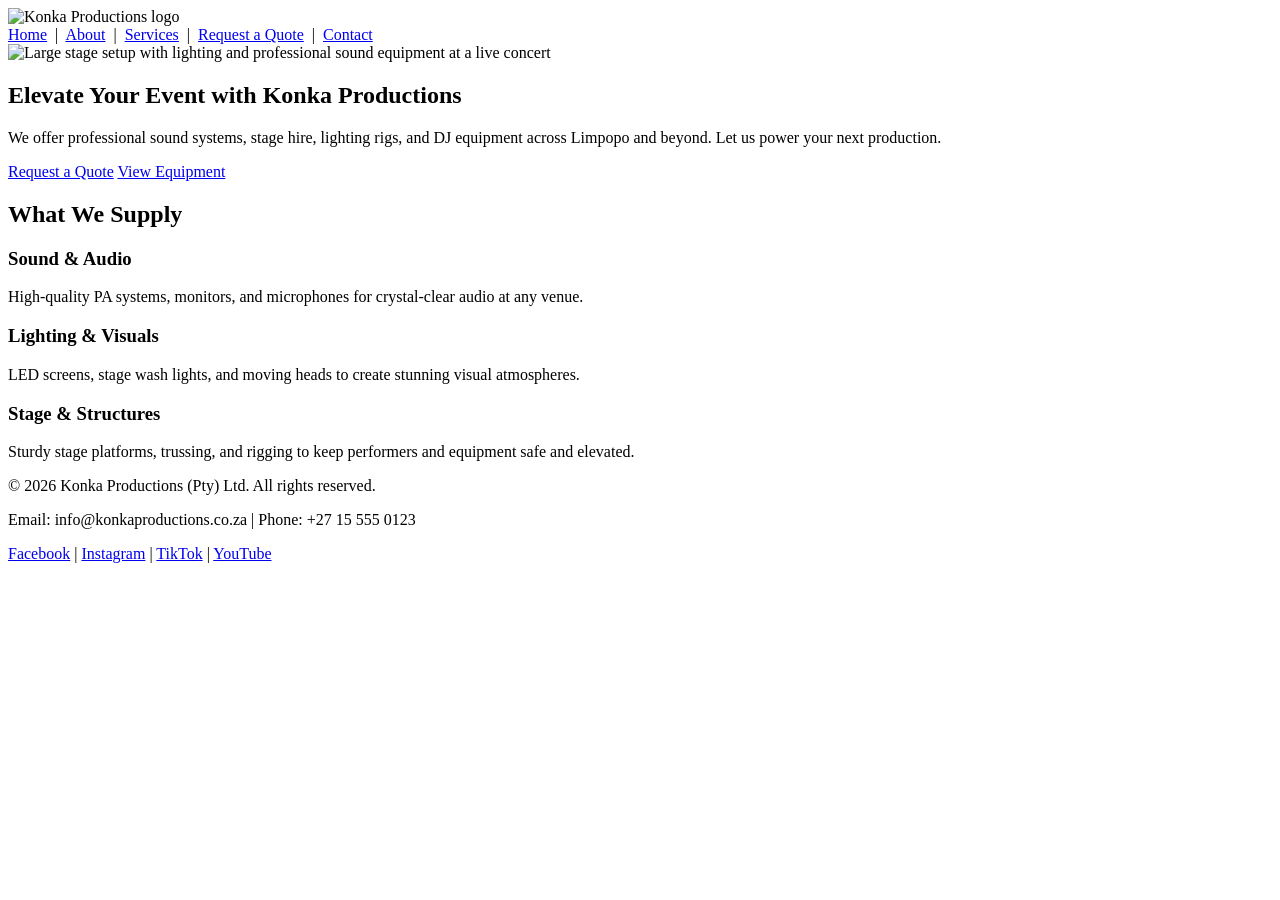
==== index.html @ 3db239ec "Add files via upload" ====
<!DOCTYPE html>
<html lang="en">
<head>
    <meta charset="UTF-8">
    <meta name="viewport" content="width=device-width, initial-scale=1.0">
    <title>Konka Productions | Event Equipment & Production Hire</title>
    <meta name="description" content="Konka Productions provides professional sound, lighting, and stage equipment hire for events across South Africa. Request a quote today.">
    
</head>
<body>
    <!-- Let's kick off with the header containing the logo and the main navigation -->
    <header class="site-header">
        <div class="logo-area">
            <!-- Using a placeholder logo for now. Once I have the real one, I'll swap the src -->
            <img src="images/logo.png" alt="Konka Productions logo" width="150" height="50">
        </div>
        <!-- Since I can't use CSS yet, I'll use inline spacing to keep this horizontal -->
        <nav>
            <a href="index.html">Home</a> &nbsp;|&nbsp;
            <a href="about.html">About</a> &nbsp;|&nbsp;
            <a href="services.html">Services</a> &nbsp;|&nbsp;
            <a href="enquiry.html">Request a Quote</a> &nbsp;|&nbsp;
            <a href="contact.html">Contact</a>
        </nav>
    </header>

    <main>
        <!-- This hero section is the main eye-catcher. I'll use a big event photo here -->
        <section class="hero-section">
            <img src="images/hero-event.jpg" alt="Large stage setup with lighting and professional sound equipment at a live concert" width="1200" height="500">
            <h1>Elevate Your Event with Konka Productions</h1>
            <p>We offer professional sound systems, stage hire, lighting rigs, and DJ equipment across Limpopo and beyond. Let us power your next production.</p>
            <div class="cta-buttons">
                <a href="enquiry.html">Request a Quote</a>
                <a href="services.html">View Equipment</a>
            </div>
        </section>

        <!-- Giving a quick snapshot of what we actually do -->
        <section class="services-overview">
            <h2>What We Supply</h2>
            <div class="service-grid">
                <div class="service-item">
                    <h3>Sound & Audio</h3>
                    <p>High-quality PA systems, monitors, and microphones for crystal-clear audio at any venue.</p>
                </div>
                <div class="service-item">
                    <h3>Lighting & Visuals</h3>
                    <p>LED screens, stage wash lights, and moving heads to create stunning visual atmospheres.</p>
                </div>
                <div class="service-item">
                    <h3>Stage & Structures</h3>
                    <p>Sturdy stage platforms, trussing, and rigging to keep performers and equipment safe and elevated.</p>
                </div>
            </div>
        </section>
    </main>

    <!-- Footer with copyright and social links. I'll keep this consistent on all pages -->
    <footer class="site-footer">
        <p>&copy; 2026 Konka Productions (Pty) Ltd. All rights reserved.</p>
        <p>Email: info@konkaproductions.co.za | Phone: +27 15 555 0123</p>
        <div>
            <!-- Using placeholder tech/event links until the business gets its own socials -->
            <a href="https://www.facebook.com/EventsSA" target="_blank" rel="noopener noreferrer">Facebook</a> |
            <a href="https://www.instagram.com/eventssa" target="_blank" rel="noopener noreferrer">Instagram</a> |
            <a href="https://www.tiktok.com/@eventssa" target="_blank" rel="noopener noreferrer">TikTok</a> |
            <a href="https://www.youtube.com/@eventssa" target="_blank" rel="noopener noreferrer">YouTube</a>
        </div>
    </footer>
</body>
</html>
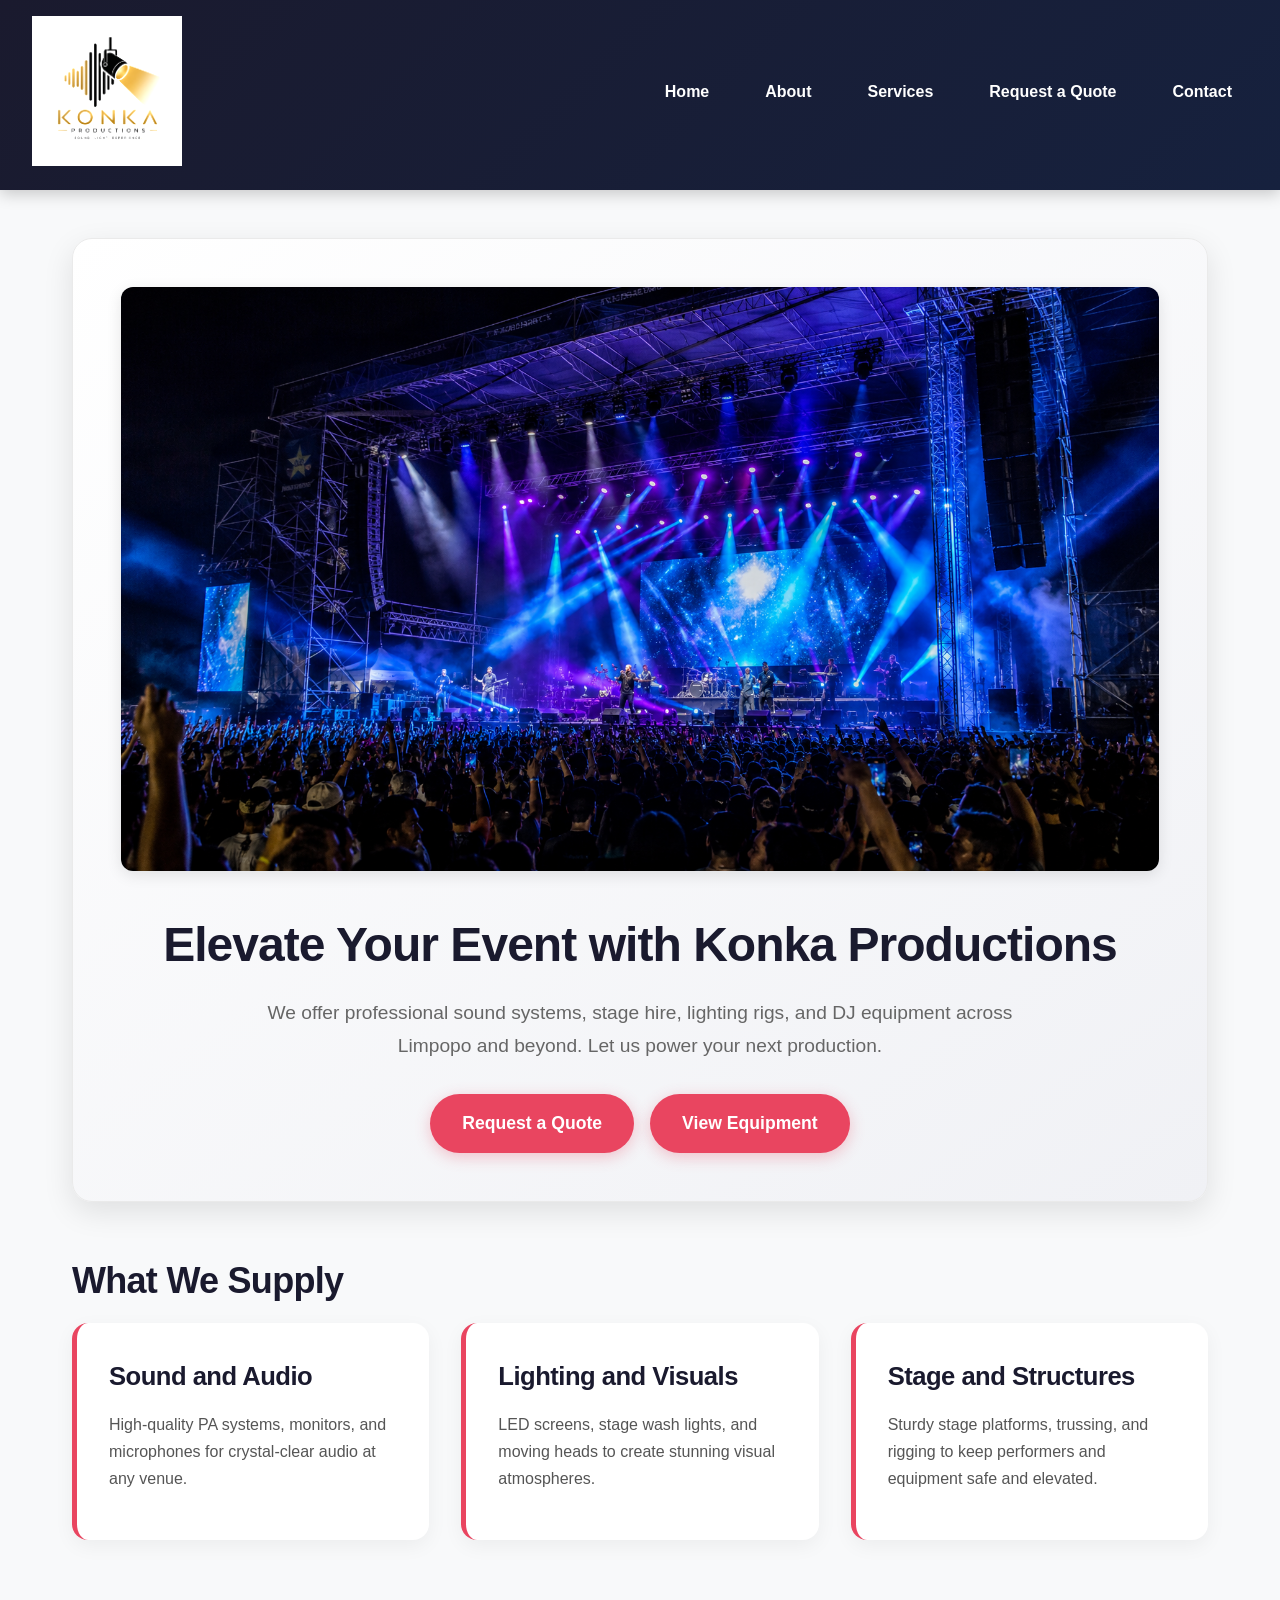
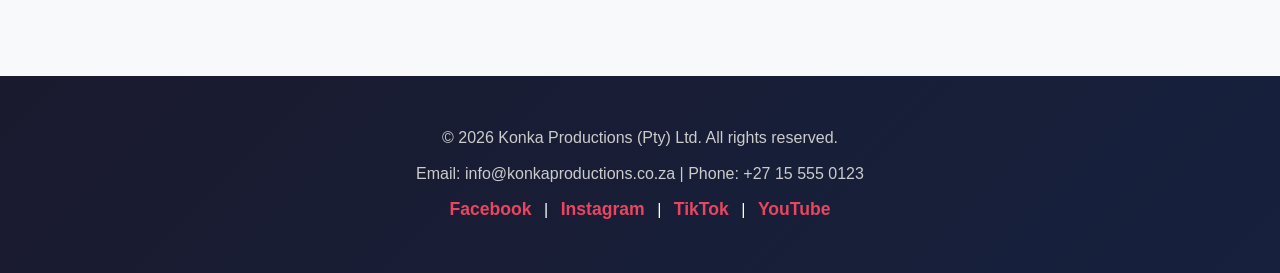
==== commit 5a46d05b: "Add files via upload" ====
--- a/index.html
+++ b/index.html
@@ -3,65 +3,71 @@
 <head>
     <meta charset="UTF-8">
     <meta name="viewport" content="width=device-width, initial-scale=1.0">
-    <title>Konka Productions | Event Equipment & Production Hire</title>
+    <title>Konka Productions | Event Equipment and Production Hire</title>
     <meta name="description" content="Konka Productions provides professional sound, lighting, and stage equipment hire for events across South Africa. Request a quote today.">
-    
+    <!-- Linking the CSS file here so the page looks good -->
+    <link href="css/style.css" rel="stylesheet">
 </head>
 <body>
-    <!-- Let's kick off with the header containing the logo and the main navigation -->
+    <!-- The header holds the logo and the menu. I'll link the logo to the homepage -->
     <header class="site-header">
         <div class="logo-area">
-            <!-- Using a placeholder logo for now. Once I have the real one, I'll swap the src -->
-            <img src="images/logo.png" alt="Konka Productions logo" width="150" height="50">
+            <!-- Clicking the logo takes you home. I'll wrap it in an anchor tag -->
+            <a href="index.html">
+                <img src="Images/logo.png" alt="Konka Productions logo" width="150" height="50">
+            </a>
         </div>
-        <!-- Since I can't use CSS yet, I'll use inline spacing to keep this horizontal -->
+        <!-- This is the main navigation. I'm using a list so it's easy to style later -->
         <nav>
-            <a href="index.html">Home</a> &nbsp;|&nbsp;
-            <a href="about.html">About</a> &nbsp;|&nbsp;
-            <a href="services.html">Services</a> &nbsp;|&nbsp;
-            <a href="enquiry.html">Request a Quote</a> &nbsp;|&nbsp;
-            <a href="contact.html">Contact</a>
+            <ul>
+                <li><a href="index.html">Home</a></li>
+                <li><a href="about.html">About</a></li>
+                <li><a href="services.html">Services</a></li>
+                <li><a href="enquiry.html">Request a Quote</a></li>
+                <li><a href="contact.html">Contact</a></li>
+            </ul>
         </nav>
     </header>
 
     <main>
-        <!-- This hero section is the main eye-catcher. I'll use a big event photo here -->
+        <!-- This is the big hero section. It's the first thing people see -->
         <section class="hero-section">
-            <img src="images/hero-event.jpg" alt="Large stage setup with lighting and professional sound equipment at a live concert" width="1200" height="500">
+            <img src="Images/hero-event.jpg" alt="Large stage setup with lighting and professional sound equipment at a live concert" width="1200" height="500">
             <h1>Elevate Your Event with Konka Productions</h1>
             <p>We offer professional sound systems, stage hire, lighting rigs, and DJ equipment across Limpopo and beyond. Let us power your next production.</p>
+            <!-- Buttons that link to the quote form and services page -->
             <div class="cta-buttons">
                 <a href="enquiry.html">Request a Quote</a>
                 <a href="services.html">View Equipment</a>
             </div>
         </section>
 
-        <!-- Giving a quick snapshot of what we actually do -->
+        <!-- Quick overview of the main equipment we provide -->
         <section class="services-overview">
             <h2>What We Supply</h2>
             <div class="service-grid">
                 <div class="service-item">
-                    <h3>Sound & Audio</h3>
+                    <h3>Sound and Audio</h3>
                     <p>High-quality PA systems, monitors, and microphones for crystal-clear audio at any venue.</p>
                 </div>
                 <div class="service-item">
-                    <h3>Lighting & Visuals</h3>
+                    <h3>Lighting and Visuals</h3>
                     <p>LED screens, stage wash lights, and moving heads to create stunning visual atmospheres.</p>
                 </div>
                 <div class="service-item">
-                    <h3>Stage & Structures</h3>
+                    <h3>Stage and Structures</h3>
                     <p>Sturdy stage platforms, trussing, and rigging to keep performers and equipment safe and elevated.</p>
                 </div>
             </div>
         </section>
     </main>
 
-    <!-- Footer with copyright and social links. I'll keep this consistent on all pages -->
+    <!-- Footer with copyright info and social links -->
     <footer class="site-footer">
         <p>&copy; 2026 Konka Productions (Pty) Ltd. All rights reserved.</p>
         <p>Email: info@konkaproductions.co.za | Phone: +27 15 555 0123</p>
         <div>
-            <!-- Using placeholder tech/event links until the business gets its own socials -->
+            <!-- Social links open in a new tab -->
             <a href="https://www.facebook.com/EventsSA" target="_blank" rel="noopener noreferrer">Facebook</a> |
             <a href="https://www.instagram.com/eventssa" target="_blank" rel="noopener noreferrer">Instagram</a> |
             <a href="https://www.tiktok.com/@eventssa" target="_blank" rel="noopener noreferrer">TikTok</a> |
--- a/css/style.css
+++ b/css/style.css
@@ -0,0 +1,522 @@
+/* CSS Reset */
+* {
+    margin: 0;
+    padding: 0;
+    box-sizing: border-box;
+}
+
+/* Base Styles */
+body {
+    font-family: 'Segoe UI', Tahoma, Geneva, Verdana, sans-serif;
+    line-height: 1.7;
+    background-color: #f8f9fa;
+    color: #333;
+}
+
+h1, h2, h3, h4, h5, h6 {
+    font-weight: 700;
+    margin-bottom: 0.75rem;
+    color: #1a1a2e;
+    letter-spacing: -0.02em;
+}
+
+h1 {
+    font-size: 2.75rem;
+    margin-top: 1rem;
+}
+
+h2 {
+    font-size: 2.25rem;
+    margin-top: 1.5rem;
+}
+
+h3 {
+    font-size: 1.6rem;
+}
+
+p {
+    margin-bottom: 1rem;
+    color: #555;
+}
+
+ul {
+    margin-left: 1.5rem;
+    margin-bottom: 1rem;
+}
+
+li {
+    margin-bottom: 0.5rem;
+}
+
+a {
+    color: #e94560;
+    text-decoration: none;
+    transition: color 0.2s ease, background-color 0.2s ease, transform 0.2s ease;
+}
+
+a:hover {
+    color: #c23152;
+    text-decoration: underline;
+}
+
+a:focus {
+    outline: 3px solid #e94560;
+    outline-offset: 2px;
+}
+
+/* Header */
+.site-header {
+    background: linear-gradient(135deg, #1a1a2e 0%, #16213e 100%);
+    padding: 1rem 2rem;
+    display: flex;
+    flex-wrap: wrap;
+    justify-content: space-between;
+    align-items: center;
+    box-shadow: 0 4px 15px rgba(0,0,0,0.2);
+    position: sticky;
+    top: 0;
+    z-index: 1000;
+}
+
+.logo-area img {
+    max-width: 160px;
+    height: auto;
+    filter: brightness(1.1);
+}
+
+/* Navigation */
+nav ul {
+    list-style: none;
+    display: flex;
+    gap: 1.5rem;
+    margin: 0;
+    padding: 0;
+}
+
+nav a {
+    font-weight: 600;
+    color: #ffffff;
+    padding: 0.6rem 1rem;
+    border-radius: 25px;
+    transition: background-color 0.3s ease, color 0.3s ease, transform 0.3s ease;
+    font-size: 1rem;
+}
+
+nav a:hover {
+    background-color: #e94560;
+    color: #ffffff;
+    text-decoration: none;
+    transform: translateY(-2px);
+}
+
+nav a:focus {
+    background-color: #e94560;
+    color: #ffffff;
+    outline: none;
+    box-shadow: 0 0 0 3px rgba(233,69,96,0.3);
+}
+
+nav a:active {
+    background-color: #c23152;
+    transform: translateY(0);
+}
+
+/* Main Content */
+main {
+    max-width: 1200px;
+    margin: 0 auto;
+    padding: 3rem 2rem;
+}
+
+/* Hero Section */
+.hero-section {
+    background: linear-gradient(145deg, #ffffff 0%, #f0f1f5 100%);
+    padding: 3rem;
+    border-radius: 20px;
+    box-shadow: 0 10px 30px rgba(0,0,0,0.1);
+    margin-bottom: 3rem;
+    text-align: center;
+    border: 1px solid #eaeaea;
+}
+
+.hero-section img {
+    width: 100%;
+    height: auto;
+    border-radius: 12px;
+    margin-bottom: 1.5rem;
+    box-shadow: 0 4px 15px rgba(0,0,0,0.1);
+}
+
+.hero-section h1 {
+    font-size: 3rem;
+    margin-top: 0;
+    color: #1a1a2e;
+}
+
+.hero-section p {
+    font-size: 1.2rem;
+    color: #666;
+    max-width: 800px;
+    margin: 0 auto 2rem;
+}
+
+.cta-buttons {
+    display: flex;
+    justify-content: center;
+    gap: 1rem;
+    flex-wrap: wrap;
+}
+
+.cta-buttons a {
+    display: inline-block;
+    background-color: #e94560;
+    color: #ffffff;
+    padding: 0.9rem 2rem;
+    border-radius: 50px;
+    font-weight: 700;
+    font-size: 1.1rem;
+    transition: background-color 0.3s ease, transform 0.3s ease, box-shadow 0.3s ease;
+    box-shadow: 0 4px 15px rgba(233,69,96,0.3);
+}
+
+.cta-buttons a:hover {
+    background-color: #c23152;
+    color: #ffffff;
+    text-decoration: none;
+    transform: translateY(-3px);
+    box-shadow: 0 6px 20px rgba(233,69,96,0.4);
+}
+
+.cta-buttons a:focus {
+    outline: none;
+    box-shadow: 0 0 0 3px rgba(233,69,96,0.4);
+}
+
+/* Services Overview */
+.services-overview,
+.service-grid {
+    margin-bottom: 2.5rem;
+}
+
+.service-item {
+    background-color: #ffffff;
+    padding: 2rem;
+    border-radius: 16px;
+    box-shadow: 0 6px 20px rgba(0,0,0,0.05);
+    transition: transform 0.3s ease, box-shadow 0.3s ease;
+    border-left: 5px solid #e94560;
+}
+
+.service-item:hover {
+    transform: translateY(-5px);
+    box-shadow: 0 12px 30px rgba(0,0,0,0.1);
+}
+
+/* Layout with Grid */
+.service-grid,
+.services-grid {
+    display: grid;
+    grid-template-columns: repeat(auto-fit, minmax(280px, 1fr));
+    gap: 2rem;
+}
+
+/* Service Cards */
+.service-card {
+    background-color: #ffffff;
+    border-radius: 16px;
+    padding: 1.5rem;
+    box-shadow: 0 6px 20px rgba(0,0,0,0.05);
+    transition: transform 0.3s ease, box-shadow 0.3s ease;
+    border: 1px solid #f0f0f0;
+}
+
+.service-card:hover {
+    transform: translateY(-8px);
+    box-shadow: 0 12px 30px rgba(0,0,0,0.12);
+}
+
+.service-card img {
+    width: 100%;
+    height: auto;
+    border-radius: 10px;
+    margin-bottom: 1.25rem;
+    box-shadow: 0 2px 8px rgba(0,0,0,0.08);
+}
+
+.service-card h3 {
+    margin-bottom: 0.75rem;
+    color: #1a1a2e;
+}
+
+.cta-link {
+    display: inline-block;
+    background-color: #0f3460;
+    color: #ffffff;
+    padding: 0.7rem 1.5rem;
+    border-radius: 50px;
+    font-weight: 700;
+    margin-top: 1rem;
+    transition: background-color 0.3s ease, transform 0.3s ease, box-shadow 0.3s ease;
+}
+
+.cta-link:hover {
+    background-color: #16213e;
+    color: #ffffff;
+    text-decoration: none;
+    transform: translateY(-2px);
+    box-shadow: 0 4px 12px rgba(15,52,96,0.3);
+}
+
+.cta-link:focus {
+    outline: none;
+    box-shadow: 0 0 0 3px rgba(15,52,96,0.4);
+}
+
+/* Contact and Forms */
+.contact-details,
+.contact-info,
+.map-section,
+.quote-form-section {
+    margin-bottom: 2.5rem;
+}
+
+.contact-info {
+    background-color: #ffffff;
+    padding: 2rem;
+    border-radius: 16px;
+    box-shadow: 0 6px 20px rgba(0,0,0,0.05);
+    border: 1px solid #f0f0f0;
+}
+
+.map-container iframe {
+    width: 100%;
+    border-radius: 12px;
+    border: 0;
+    min-height: 350px;
+    box-shadow: 0 6px 20px rgba(0,0,0,0.1);
+}
+
+.map-container img {
+    width: 100%;
+    height: auto;
+    border-radius: 12px;
+    margin-bottom: 1.5rem;
+    box-shadow: 0 6px 20px rgba(0,0,0,0.1);
+}
+
+.quote-form {
+    background: linear-gradient(145deg, #ffffff 0%, #f8f9fa 100%);
+    padding: 3rem;
+    border-radius: 20px;
+    box-shadow: 0 10px 30px rgba(0,0,0,0.1);
+    border: 1px solid #eaeaea;
+}
+
+.form-group {
+    margin-bottom: 1.75rem;
+}
+
+.form-group label {
+    display: block;
+    font-weight: 700;
+    margin-bottom: 0.6rem;
+    color: #1a1a2e;
+    font-size: 1.05rem;
+}
+
+.form-group input,
+.form-group select,
+.form-group textarea {
+    width: 100%;
+    padding: 0.9rem 1.2rem;
+    border: 2px solid #e0e0e0;
+    border-radius: 10px;
+    font-family: inherit;
+    font-size: 1rem;
+    background-color: #ffffff;
+    transition: border-color 0.3s ease, box-shadow 0.3s ease;
+}
+
+.form-group input:focus,
+.form-group select:focus,
+.form-group textarea:focus {
+    outline: none;
+    border-color: #e94560;
+    box-shadow: 0 0 0 4px rgba(233,69,96,0.1);
+}
+
+.form-group input:active,
+.form-group select:active,
+.form-group textarea:active {
+    border-color: #c23152;
+}
+
+.form-actions {
+    display: flex;
+    gap: 1rem;
+    margin-top: 2rem;
+    flex-wrap: wrap;
+}
+
+.form-actions button {
+    background-color: #e94560;
+    color: #ffffff;
+    padding: 0.9rem 2rem;
+    border: none;
+    border-radius: 50px;
+    font-size: 1.1rem;
+    font-weight: 700;
+    cursor: pointer;
+    transition: background-color 0.3s ease, transform 0.3s ease, box-shadow 0.3s ease;
+    box-shadow: 0 4px 15px rgba(233,69,96,0.3);
+}
+
+.form-actions button:hover {
+    background-color: #c23152;
+    transform: translateY(-2px);
+    box-shadow: 0 6px 20px rgba(233,69,96,0.4);
+}
+
+.form-actions button:focus {
+    outline: none;
+    box-shadow: 0 0 0 3px rgba(233,69,96,0.4);
+}
+
+.form-actions button[type="reset"] {
+    background-color: #7f8c8d;
+    box-shadow: none;
+}
+
+.form-actions button[type="reset"]:hover {
+    background-color: #5d6d6e;
+    transform: translateY(-2px);
+    box-shadow: 0 4px 12px rgba(0,0,0,0.15);
+}
+
+/* Footer */
+.site-footer {
+    background: linear-gradient(135deg, #1a1a2e 0%, #16213e 100%);
+    color: #ffffff;
+    text-align: center;
+    padding: 3rem 2rem;
+    margin-top: 3rem;
+}
+
+.site-footer p {
+    color: #cccccc;
+    margin-bottom: 0.5rem;
+}
+
+.site-footer div a {
+    color: #e94560;
+    margin: 0 0.5rem;
+    font-weight: 700;
+    font-size: 1.1rem;
+    transition: color 0.3s ease, transform 0.3s ease;
+}
+
+.site-footer div a:hover {
+    color: #ffffff;
+    transform: translateY(-2px);
+}
+
+.site-footer div a:focus {
+    outline: none;
+    box-shadow: 0 0 0 3px rgba(233,69,96,0.4);
+}
+
+/* Responsive Design - Media Queries */
+
+/* Tablet / Medium Screens (max-width: 768px) */
+@media (max-width: 768px) {
+    .site-header {
+        flex-direction: column;
+        align-items: flex-start;
+        padding: 1rem;
+    }
+
+    nav ul {
+        flex-direction: column;
+        gap: 0.75rem;
+        width: 100%;
+        margin-top: 1rem;
+    }
+
+    nav a {
+        display: block;
+        padding: 0.75rem 1rem;
+        background-color: rgba(255,255,255,0.1);
+        border-radius: 10px;
+    }
+
+    nav a:hover {
+        background-color: #e94560;
+    }
+
+    .hero-section h1 {
+        font-size: 2.2rem;
+    }
+
+    .service-grid,
+    .services-grid {
+        grid-template-columns: 1fr;
+    }
+
+    .cta-buttons {
+        flex-direction: column;
+        gap: 1rem;
+        width: 100%;
+    }
+
+    .cta-buttons a {
+        width: 100%;
+        text-align: center;
+    }
+
+    .form-actions {
+        flex-direction: column;
+    }
+
+    .form-actions button {
+        width: 100%;
+    }
+}
+
+/* Mobile / Small Screens (max-width: 480px) */
+@media (max-width: 480px) {
+    body {
+        font-size: 1rem;
+    }
+
+    main {
+        padding: 1.5rem;
+    }
+
+    h1 {
+        font-size: 2rem;
+    }
+
+    h2 {
+        font-size: 1.75rem;
+    }
+
+    h3 {
+        font-size: 1.4rem;
+    }
+
+    .hero-section {
+        padding: 2rem;
+    }
+
+    .hero-section h1 {
+        font-size: 1.8rem;
+    }
+
+    .quote-form {
+        padding: 1.5rem;
+    }
+
+    .map-container iframe {
+        min-height: 220px;
+    }
+}
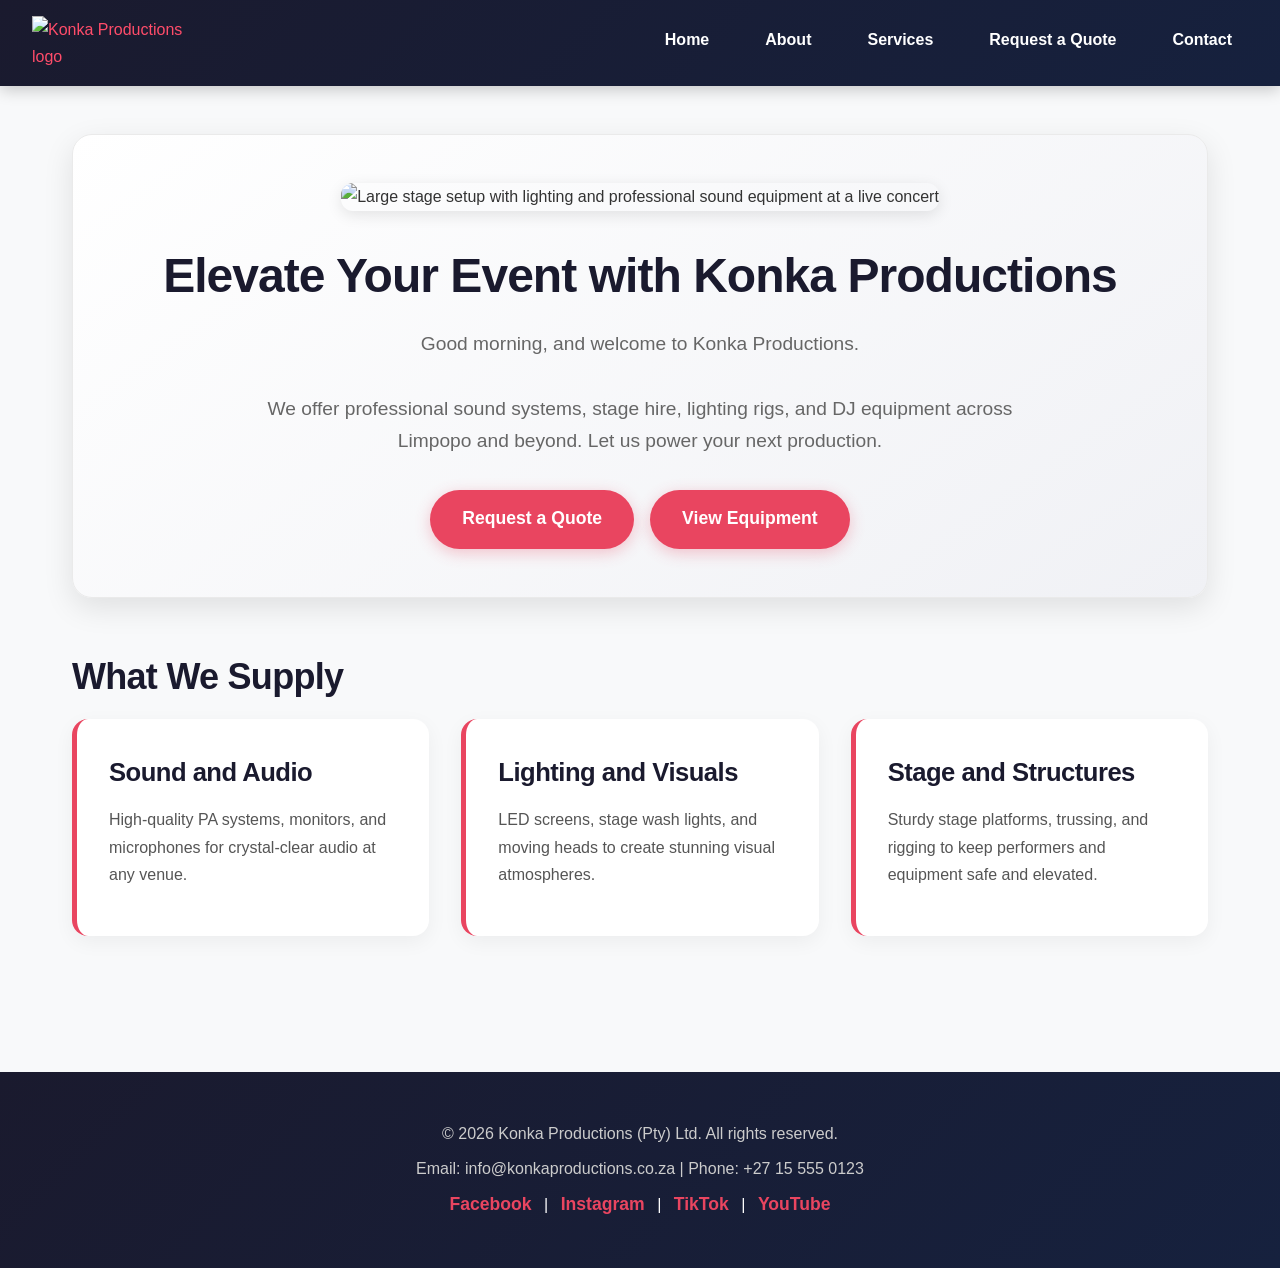
==== commit 4060f1f5: "Add files via upload" ====
--- a/index.html
+++ b/index.html
@@ -5,20 +5,24 @@
     <meta name="viewport" content="width=device-width, initial-scale=1.0">
     <title>Konka Productions | Event Equipment and Production Hire</title>
     <meta name="description" content="Konka Productions provides professional sound, lighting, and stage equipment hire for events across South Africa. Request a quote today.">
-    <!-- Linking the CSS file here so the page looks good -->
+    <meta name="keywords" content="event equipment hire South Africa, sound system rental Limpopo, stage hire, lighting rigs, DJ equipment hire, event production company">
     <link href="css/style.css" rel="stylesheet">
+    <link rel="stylesheet" href="https://unpkg.com/leaflet@1.9.4/dist/leaflet.css" />
 </head>
 <body>
-    <!-- The header holds the logo and the menu. I'll link the logo to the homepage -->
+    <!-- Header with hamburger menu button -->
     <header class="site-header">
         <div class="logo-area">
-            <!-- Clicking the logo takes you home. I'll wrap it in an anchor tag -->
             <a href="index.html">
-                <img src="Images/logo.png" alt="Konka Productions logo" width="150" height="50">
+                <img src="images/logo.png" srcset="images/logo.png 150w" sizes="150px" alt="Konka Productions logo" width="150" height="50">
             </a>
         </div>
-        <!-- This is the main navigation. I'm using a list so it's easy to style later -->
-        <nav>
+        <button class="nav-toggle" aria-label="Toggle navigation menu" aria-expanded="false" aria-controls="main-nav">
+            <span class="hamburger-line"></span>
+            <span class="hamburger-line"></span>
+            <span class="hamburger-line"></span>
+        </button>
+        <nav id="main-nav">
             <ul>
                 <li><a href="index.html">Home</a></li>
                 <li><a href="about.html">About</a></li>
@@ -30,20 +34,22 @@
     </header>
 
     <main>
-        <!-- This is the big hero section. It's the first thing people see -->
-        <section class="hero-section">
-            <img src="Images/hero-event.jpg" alt="Large stage setup with lighting and professional sound equipment at a live concert" width="1200" height="500">
+        <section class="hero-section animate-on-scroll">
+            <img src="images/hero-event.jpg" 
+                 srcset="images/hero-event.jpg 1200w" 
+                 sizes="(max-width: 768px) 100vw, 1200px" 
+                 alt="Large stage setup with lighting and professional sound equipment at a live concert" 
+                 width="1200" height="500">
             <h1>Elevate Your Event with Konka Productions</h1>
+            <p id="greeting">Welcome to Konka Productions.</p>
             <p>We offer professional sound systems, stage hire, lighting rigs, and DJ equipment across Limpopo and beyond. Let us power your next production.</p>
-            <!-- Buttons that link to the quote form and services page -->
             <div class="cta-buttons">
-                <a href="enquiry.html">Request a Quote</a>
-                <a href="services.html">View Equipment</a>
+                <a href="enquiry.html" class="cta-button">Request a Quote</a>
+                <a href="services.html" class="cta-button">View Equipment</a>
             </div>
         </section>
 
-        <!-- Quick overview of the main equipment we provide -->
-        <section class="services-overview">
+        <section class="services-overview animate-on-scroll">
             <h2>What We Supply</h2>
             <div class="service-grid">
                 <div class="service-item">
@@ -62,17 +68,17 @@
         </section>
     </main>
 
-    <!-- Footer with copyright info and social links -->
     <footer class="site-footer">
         <p>&copy; 2026 Konka Productions (Pty) Ltd. All rights reserved.</p>
         <p>Email: info@konkaproductions.co.za | Phone: +27 15 555 0123</p>
-        <div>
-            <!-- Social links open in a new tab -->
+        <div class="social-links">
             <a href="https://www.facebook.com/EventsSA" target="_blank" rel="noopener noreferrer">Facebook</a> |
             <a href="https://www.instagram.com/eventssa" target="_blank" rel="noopener noreferrer">Instagram</a> |
             <a href="https://www.tiktok.com/@eventssa" target="_blank" rel="noopener noreferrer">TikTok</a> |
             <a href="https://www.youtube.com/@eventssa" target="_blank" rel="noopener noreferrer">YouTube</a>
         </div>
     </footer>
+
+    <script src="js/script.js"></script>
 </body>
 </html>
--- a/css/style.css
+++ b/css/style.css
@@ -1,11 +1,12 @@
-/* CSS Reset */
+/* Konka Productions - Complete Stylesheet for Part 2 and Part 3 */
+
+/* Reset */
 * {
     margin: 0;
     padding: 0;
     box-sizing: border-box;
 }
 
-/* Base Styles */
 body {
     font-family: 'Segoe UI', Tahoma, Geneva, Verdana, sans-serif;
     line-height: 1.7;
@@ -20,33 +21,12 @@
     letter-spacing: -0.02em;
 }
 
-h1 {
-    font-size: 2.75rem;
-    margin-top: 1rem;
-}
-
-h2 {
-    font-size: 2.25rem;
-    margin-top: 1.5rem;
-}
-
-h3 {
-    font-size: 1.6rem;
-}
-
-p {
-    margin-bottom: 1rem;
-    color: #555;
-}
-
-ul {
-    margin-left: 1.5rem;
-    margin-bottom: 1rem;
-}
-
-li {
-    margin-bottom: 0.5rem;
-}
+h1 { font-size: 2.75rem; margin-top: 1rem; }
+h2 { font-size: 2.25rem; margin-top: 1.5rem; }
+h3 { font-size: 1.6rem; }
+p { margin-bottom: 1rem; color: #555; }
+ul { margin-left: 1.5rem; margin-bottom: 1rem; }
+li { margin-bottom: 0.5rem; }
 
 a {
     color: #e94560;
@@ -54,15 +34,8 @@
     transition: color 0.2s ease, background-color 0.2s ease, transform 0.2s ease;
 }
 
-a:hover {
-    color: #c23152;
-    text-decoration: underline;
-}
-
-a:focus {
-    outline: 3px solid #e94560;
-    outline-offset: 2px;
-}
+a:hover { color: #c23152; text-decoration: underline; }
+a:focus { outline: 3px solid #e94560; outline-offset: 2px; }
 
 /* Header */
 .site-header {
@@ -84,6 +57,43 @@
     filter: brightness(1.1);
 }
 
+/* Hamburger button */
+.nav-toggle {
+    display: none;
+    background: transparent;
+    border: 2px solid #ffffff;
+    border-radius: 8px;
+    padding: 0.6rem;
+    cursor: pointer;
+    flex-direction: column;
+    gap: 5px;
+    transition: border-color 0.3s ease;
+}
+
+.nav-toggle:hover { border-color: #e94560; }
+.nav-toggle:focus { outline: 3px solid #e94560; outline-offset: 2px; }
+
+.hamburger-line {
+    display: block;
+    width: 26px;
+    height: 3px;
+    background-color: #ffffff;
+    border-radius: 2px;
+    transition: transform 0.3s ease, opacity 0.3s ease;
+}
+
+.nav-toggle[aria-expanded="true"] .hamburger-line:nth-child(1) {
+    transform: translateY(8px) rotate(45deg);
+}
+
+.nav-toggle[aria-expanded="true"] .hamburger-line:nth-child(2) {
+    opacity: 0;
+}
+
+.nav-toggle[aria-expanded="true"] .hamburger-line:nth-child(3) {
+    transform: translateY(-8px) rotate(-45deg);
+}
+
 /* Navigation */
 nav ul {
     list-style: none;
@@ -116,19 +126,16 @@
     box-shadow: 0 0 0 3px rgba(233,69,96,0.3);
 }
 
-nav a:active {
-    background-color: #c23152;
-    transform: translateY(0);
-}
-
-/* Main Content */
+nav a:active { background-color: #c23152; transform: translateY(0); }
+
+/* Main */
 main {
     max-width: 1200px;
     margin: 0 auto;
     padding: 3rem 2rem;
 }
 
-/* Hero Section */
+/* Hero */
 .hero-section {
     background: linear-gradient(145deg, #ffffff 0%, #f0f1f5 100%);
     padding: 3rem;
@@ -147,11 +154,7 @@
     box-shadow: 0 4px 15px rgba(0,0,0,0.1);
 }
 
-.hero-section h1 {
-    font-size: 3rem;
-    margin-top: 0;
-    color: #1a1a2e;
-}
+.hero-section h1 { font-size: 3rem; margin-top: 0; color: #1a1a2e; }
 
 .hero-section p {
     font-size: 1.2rem;
@@ -160,14 +163,9 @@
     margin: 0 auto 2rem;
 }
 
-.cta-buttons {
-    display: flex;
-    justify-content: center;
-    gap: 1rem;
-    flex-wrap: wrap;
-}
-
-.cta-buttons a {
+.cta-buttons { display: flex; justify-content: center; gap: 1rem; flex-wrap: wrap; }
+
+.cta-button {
     display: inline-block;
     background-color: #e94560;
     color: #ffffff;
@@ -179,7 +177,7 @@
     box-shadow: 0 4px 15px rgba(233,69,96,0.3);
 }
 
-.cta-buttons a:hover {
+.cta-button:hover {
     background-color: #c23152;
     color: #ffffff;
     text-decoration: none;
@@ -187,16 +185,12 @@
     box-shadow: 0 6px 20px rgba(233,69,96,0.4);
 }
 
-.cta-buttons a:focus {
-    outline: none;
-    box-shadow: 0 0 0 3px rgba(233,69,96,0.4);
-}
-
-/* Services Overview */
+.cta-button:focus { outline: none; box-shadow: 0 0 0 3px rgba(233,69,96,0.4); }
+
+/* Services */
 .services-overview,
-.service-grid {
-    margin-bottom: 2.5rem;
-}
+.service-grid,
+.services-grid { margin-bottom: 2.5rem; }
 
 .service-item {
     background-color: #ffffff;
@@ -207,12 +201,8 @@
     border-left: 5px solid #e94560;
 }
 
-.service-item:hover {
-    transform: translateY(-5px);
-    box-shadow: 0 12px 30px rgba(0,0,0,0.1);
-}
-
-/* Layout with Grid */
+.service-item:hover { transform: translateY(-5px); box-shadow: 0 12px 30px rgba(0,0,0,0.1); }
+
 .service-grid,
 .services-grid {
     display: grid;
@@ -220,7 +210,6 @@
     gap: 2rem;
 }
 
-/* Service Cards */
 .service-card {
     background-color: #ffffff;
     border-radius: 16px;
@@ -230,10 +219,7 @@
     border: 1px solid #f0f0f0;
 }
 
-.service-card:hover {
-    transform: translateY(-8px);
-    box-shadow: 0 12px 30px rgba(0,0,0,0.12);
-}
+.service-card:hover { transform: translateY(-8px); box-shadow: 0 12px 30px rgba(0,0,0,0.12); }
 
 .service-card img {
     width: 100%;
@@ -241,12 +227,13 @@
     border-radius: 10px;
     margin-bottom: 1.25rem;
     box-shadow: 0 2px 8px rgba(0,0,0,0.08);
-}
-
-.service-card h3 {
-    margin-bottom: 0.75rem;
-    color: #1a1a2e;
-}
+    cursor: pointer;
+    transition: opacity 0.2s ease;
+}
+
+.service-card img:hover { opacity: 0.85; }
+
+.service-card h3 { margin-bottom: 0.75rem; color: #1a1a2e; }
 
 .cta-link {
     display: inline-block;
@@ -267,18 +254,58 @@
     box-shadow: 0 4px 12px rgba(15,52,96,0.3);
 }
 
-.cta-link:focus {
+.cta-link:focus { outline: none; box-shadow: 0 0 0 3px rgba(15,52,96,0.4); }
+
+/* Featured service */
+.featured-service {
+    background-color: #fff8e1;
+    border-left: 5px solid #e94560;
+    padding: 1.5rem;
+    border-radius: 12px;
+    margin-bottom: 2rem;
+}
+
+.featured-service h3 { color: #e94560; margin-bottom: 0.5rem; }
+
+/* Search */
+.search-section {
+    background-color: #ffffff;
+    padding: 1.5rem;
+    border-radius: 16px;
+    margin-bottom: 2rem;
+    box-shadow: 0 6px 20px rgba(0,0,0,0.05);
+}
+
+.search-section label {
+    display: block;
+    font-weight: 700;
+    margin-bottom: 0.5rem;
+    color: #1a1a2e;
+}
+
+.search-section input {
+    width: 100%;
+    padding: 0.9rem 1.2rem;
+    border: 2px solid #e0e0e0;
+    border-radius: 10px;
+    font-size: 1rem;
+    transition: border-color 0.3s ease, box-shadow 0.3s ease;
+}
+
+.search-section input:focus {
     outline: none;
-    box-shadow: 0 0 0 3px rgba(15,52,96,0.4);
-}
-
-/* Contact and Forms */
+    border-color: #e94560;
+    box-shadow: 0 0 0 4px rgba(233,69,96,0.1);
+}
+
+#no-results { color: #c23152; margin-top: 0.75rem; font-weight: 700; }
+
+/* Contact */
 .contact-details,
 .contact-info,
 .map-section,
-.quote-form-section {
-    margin-bottom: 2.5rem;
-}
+.quote-form-section,
+.contact-form-section { margin-bottom: 2.5rem; }
 
 .contact-info {
     background-color: #ffffff;
@@ -288,23 +315,40 @@
     border: 1px solid #f0f0f0;
 }
 
-.map-container iframe {
+.interactive-map {
     width: 100%;
+    height: 400px;
     border-radius: 12px;
-    border: 0;
-    min-height: 350px;
+    margin-bottom: 1rem;
     box-shadow: 0 6px 20px rgba(0,0,0,0.1);
 }
 
-.map-container img {
+.map-section img {
     width: 100%;
     height: auto;
     border-radius: 12px;
-    margin-bottom: 1.5rem;
+    margin-top: 1rem;
     box-shadow: 0 6px 20px rgba(0,0,0,0.1);
 }
 
-.quote-form {
+.map-btn {
+    background-color: #e94560;
+    color: #ffffff;
+    border: none;
+    padding: 0.8rem 1.5rem;
+    border-radius: 50px;
+    font-weight: 700;
+    cursor: pointer;
+    margin-top: 0.5rem;
+    transition: background-color 0.3s ease, transform 0.3s ease;
+}
+
+.map-btn:hover { background-color: #c23152; transform: translateY(-2px); }
+.map-btn:focus { outline: none; box-shadow: 0 0 0 3px rgba(233,69,96,0.4); }
+
+/* Forms */
+.quote-form,
+.contact-form {
     background: linear-gradient(145deg, #ffffff 0%, #f8f9fa 100%);
     padding: 3rem;
     border-radius: 20px;
@@ -312,9 +356,7 @@
     border: 1px solid #eaeaea;
 }
 
-.form-group {
-    margin-bottom: 1.75rem;
-}
+.form-group { margin-bottom: 1.75rem; }
 
 .form-group label {
     display: block;
@@ -347,16 +389,24 @@
 
 .form-group input:active,
 .form-group select:active,
-.form-group textarea:active {
+.form-group textarea:active { border-color: #c23152; }
+
+.form-group input.invalid,
+.form-group select.invalid,
+.form-group textarea.invalid {
     border-color: #c23152;
-}
-
-.form-actions {
-    display: flex;
-    gap: 1rem;
-    margin-top: 2rem;
-    flex-wrap: wrap;
-}
+    background-color: #fdecea;
+}
+
+.error-message {
+    display: block;
+    color: #c23152;
+    font-size: 0.9rem;
+    margin-top: 0.35rem;
+    font-weight: 700;
+}
+
+.form-actions { display: flex; gap: 1rem; margin-top: 2rem; flex-wrap: wrap; }
 
 .form-actions button {
     background-color: #e94560;
@@ -371,27 +421,35 @@
     box-shadow: 0 4px 15px rgba(233,69,96,0.3);
 }
 
-.form-actions button:hover {
-    background-color: #c23152;
-    transform: translateY(-2px);
-    box-shadow: 0 6px 20px rgba(233,69,96,0.4);
-}
-
-.form-actions button:focus {
-    outline: none;
-    box-shadow: 0 0 0 3px rgba(233,69,96,0.4);
-}
-
-.form-actions button[type="reset"] {
-    background-color: #7f8c8d;
-    box-shadow: none;
-}
-
-.form-actions button[type="reset"]:hover {
-    background-color: #5d6d6e;
-    transform: translateY(-2px);
-    box-shadow: 0 4px 12px rgba(0,0,0,0.15);
-}
+.form-actions button:hover { background-color: #c23152; transform: translateY(-2px); box-shadow: 0 6px 20px rgba(233,69,96,0.4); }
+.form-actions button:focus { outline: none; box-shadow: 0 0 0 3px rgba(233,69,96,0.4); }
+
+.form-actions button[type="reset"] { background-color: #7f8c8d; box-shadow: none; }
+.form-actions button[type="reset"]:hover { background-color: #5d6d6e; transform: translateY(-2px); box-shadow: 0 4px 12px rgba(0,0,0,0.15); }
+
+.form-response {
+    margin-top: 1.5rem;
+    padding: 1rem;
+    border-radius: 10px;
+    font-weight: 700;
+    display: none;
+}
+
+.form-response.success {
+    display: block;
+    background-color: #d4edda;
+    color: #155724;
+    border: 1px solid #c3e6cb;
+}
+
+.form-response.error {
+    display: block;
+    background-color: #f8d7da;
+    color: #721c24;
+    border: 1px solid #f5c6cb;
+}
+
+.form-response a { color: #155724; text-decoration: underline; }
 
 /* Footer */
 .site-footer {
@@ -402,10 +460,7 @@
     margin-top: 3rem;
 }
 
-.site-footer p {
-    color: #cccccc;
-    margin-bottom: 0.5rem;
-}
+.site-footer p { color: #cccccc; margin-bottom: 0.5rem; }
 
 .site-footer div a {
     color: #e94560;
@@ -415,108 +470,133 @@
     transition: color 0.3s ease, transform 0.3s ease;
 }
 
-.site-footer div a:hover {
-    color: #ffffff;
-    transform: translateY(-2px);
-}
-
-.site-footer div a:focus {
-    outline: none;
-    box-shadow: 0 0 0 3px rgba(233,69,96,0.4);
-}
-
-/* Responsive Design - Media Queries */
-
-/* Tablet / Medium Screens (max-width: 768px) */
+.site-footer div a:hover { color: #ffffff; transform: translateY(-2px); }
+.site-footer div a:focus { outline: none; box-shadow: 0 0 0 3px rgba(233,69,96,0.4); }
+
+/* Lightbox */
+.lightbox {
+    display: none;
+    position: fixed;
+    top: 0;
+    left: 0;
+    width: 100%;
+    height: 100%;
+    background-color: rgba(0,0,0,0.88);
+    z-index: 9999;
+    justify-content: center;
+    align-items: center;
+    padding: 2rem;
+}
+
+.lightbox.active { display: flex; }
+
+.lightbox-img {
+    max-width: 90%;
+    max-height: 85%;
+    border-radius: 12px;
+    box-shadow: 0 8px 30px rgba(0,0,0,0.5);
+}
+
+.lightbox-close {
+    position: absolute;
+    top: 1.5rem;
+    right: 2rem;
+    font-size: 3rem;
+    color: #ffffff;
+    cursor: pointer;
+    font-weight: bold;
+    line-height: 1;
+}
+
+.lightbox-close:hover { color: #e94560; }
+
+/* Scroll animations */
+.animate-on-scroll {
+    opacity: 0;
+    transform: translateY(30px);
+    transition: opacity 0.7s ease, transform 0.7s ease;
+}
+
+.animate-on-scroll.visible {
+    opacity: 1;
+    transform: translateY(0);
+}
+
+/* Responsive */
+
+/* Large screens and small laptops */
+@media (max-width: 1024px) {
+    main { padding: 2.5rem 1.5rem; }
+    .service-grid,
+    .services-grid { grid-template-columns: repeat(2, 1fr); }
+    .hero-section h1 { font-size: 2.5rem; }
+}
+
+/* Tablet */
 @media (max-width: 768px) {
     .site-header {
-        flex-direction: column;
-        align-items: flex-start;
+        flex-direction: row;
+        align-items: center;
         padding: 1rem;
     }
 
+    .nav-toggle { display: flex; }
+
     nav ul {
+        display: none;
         flex-direction: column;
-        gap: 0.75rem;
+        gap: 0.5rem;
         width: 100%;
         margin-top: 1rem;
+        padding-top: 1rem;
+        border-top: 1px solid rgba(255,255,255,0.2);
     }
+
+    nav ul.active { display: flex; }
 
     nav a {
         display: block;
         padding: 0.75rem 1rem;
         background-color: rgba(255,255,255,0.1);
         border-radius: 10px;
-    }
-
-    nav a:hover {
-        background-color: #e94560;
-    }
-
-    .hero-section h1 {
-        font-size: 2.2rem;
-    }
-
-    .service-grid,
-    .services-grid {
-        grid-template-columns: 1fr;
-    }
-
-    .cta-buttons {
-        flex-direction: column;
-        gap: 1rem;
         width: 100%;
     }
 
-    .cta-buttons a {
-        width: 100%;
-        text-align: center;
-    }
-
-    .form-actions {
-        flex-direction: column;
-    }
-
-    .form-actions button {
-        width: 100%;
-    }
-}
-
-/* Mobile / Small Screens (max-width: 480px) */
+    nav a:hover { background-color: #e94560; transform: none; }
+
+    .hero-section { padding: 2rem; }
+    .hero-section h1 { font-size: 2.2rem; }
+    .hero-section p { font-size: 1.05rem; }
+
+    .service-grid,
+    .services-grid { grid-template-columns: 1fr; }
+
+    .cta-buttons { flex-direction: column; gap: 1rem; width: 100%; }
+    .cta-button { width: 100%; text-align: center; }
+
+    .form-actions { flex-direction: column; }
+    .form-actions button { width: 100%; }
+
+    .quote-form,
+    .contact-form { padding: 2rem; }
+}
+
+/* Mobile */
 @media (max-width: 480px) {
-    body {
-        font-size: 1rem;
-    }
-
-    main {
-        padding: 1.5rem;
-    }
-
-    h1 {
-        font-size: 2rem;
-    }
-
-    h2 {
-        font-size: 1.75rem;
-    }
-
-    h3 {
-        font-size: 1.4rem;
-    }
-
-    .hero-section {
-        padding: 2rem;
-    }
-
-    .hero-section h1 {
-        font-size: 1.8rem;
-    }
-
-    .quote-form {
-        padding: 1.5rem;
-    }
-
-    .map-container iframe {
-        min-height: 220px;
-    }
+    body { font-size: 0.95rem; }
+    main { padding: 1.5rem 1rem; }
+    h1 { font-size: 1.85rem; }
+    h2 { font-size: 1.6rem; }
+    h3 { font-size: 1.35rem; }
+
+    .hero-section { padding: 1.5rem; }
+    .hero-section h1 { font-size: 1.75rem; }
+    .hero-section p { font-size: 1rem; }
+
+    .quote-form,
+    .contact-form { padding: 1.5rem; }
+
+    .interactive-map { height: 300px; }
+
+    .lightbox-close { top: 0.75rem; right: 1rem; font-size: 2.5rem; }
 }
